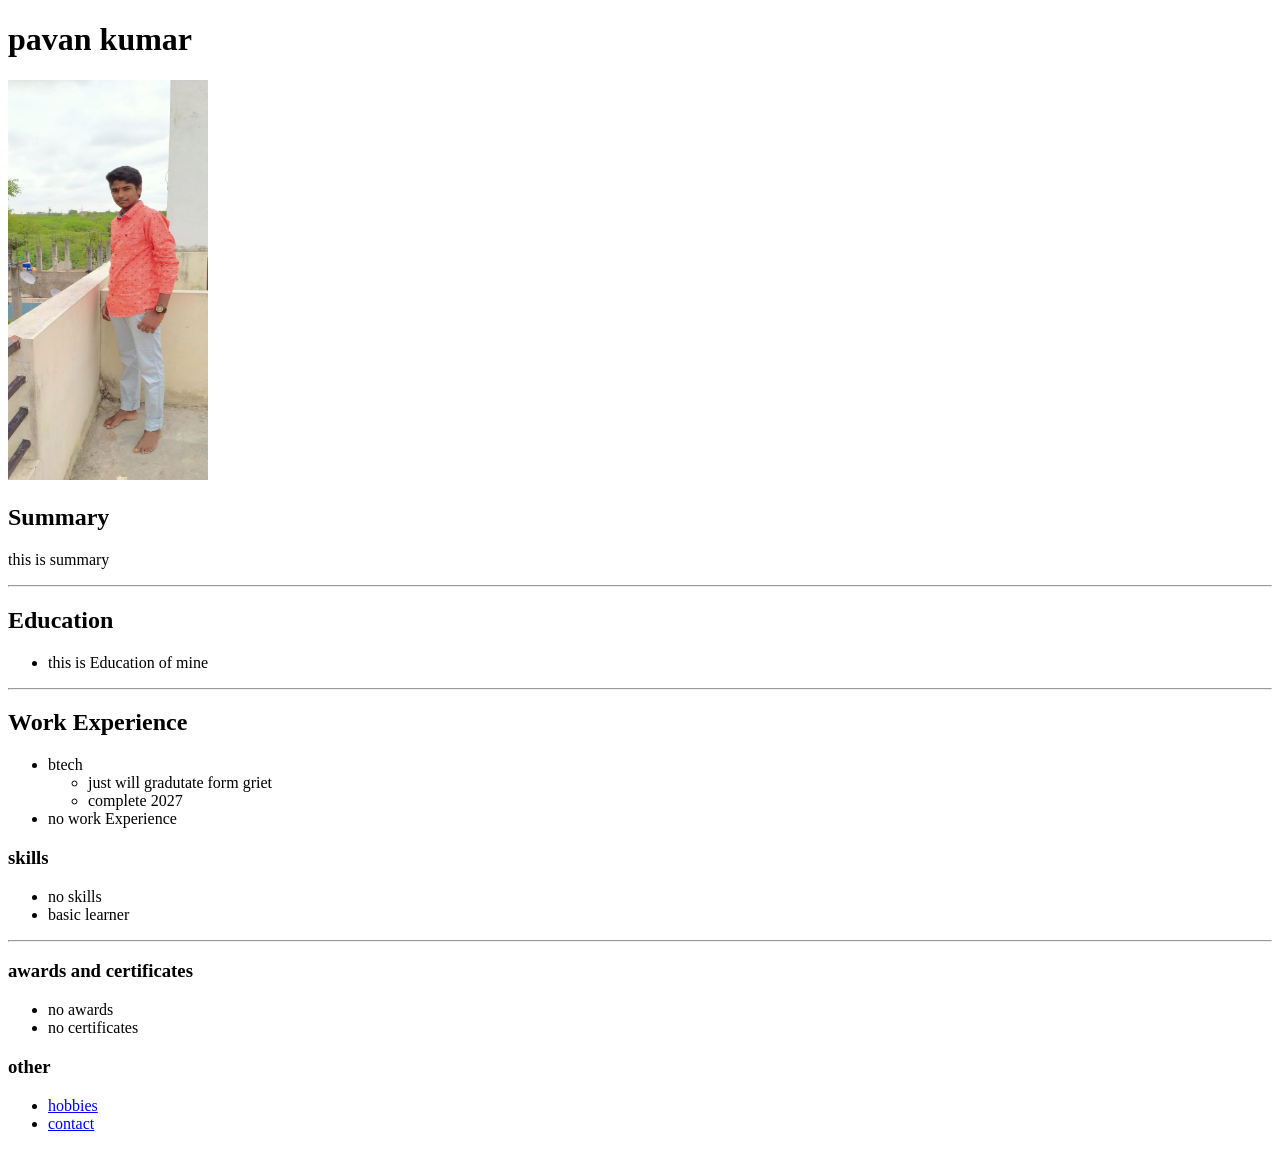
==== index.html @ 30bc1659 "Add files via upload" ====
<!DOCTYPE html>
<html lang="en">
<head>
    <meta charset="UTF-8">
    <meta name="viewport" content="width=device-width, initial-scale=1.0">
    <title>My Resume</title>
</head>
<body>
    <h1>pavan kumar</h1>
    <img src="./photo.jpg" alt="pavan" height="400" width="200">
    <h2>Summary</h2>
    <p>this is summary</p>
    <hr/>
    <h2>Education</h2>
    <ul><li>
    this is Education of mine</li></ul>
    <hr/>
    <h2>Work Experience</h2>
    <ul>
        <li>btech
            <ul><li>
                just will gradutate form griet
            </li>
            <li>complete 2027</li>
        </ul>
        </li>
        <li>no work Experience
        </li>
    </ul>
    <h3>skills</h3>
    <ul>
        <li>no skills </li>
        <li>basic learner</li>
    </ul>
    <hr/>
    <h3>awards and certificates</h3>
    <ul>
        <li>no awards</li>
        <li>no certificates</li>
    </ul>
    <h3>other</h3>
    <ul>
        <li><a href="./about.html">hobbies</a></li>
        <li><a href="./contact.html">contact</a></li>
    </ul>
    
</body>
</html>
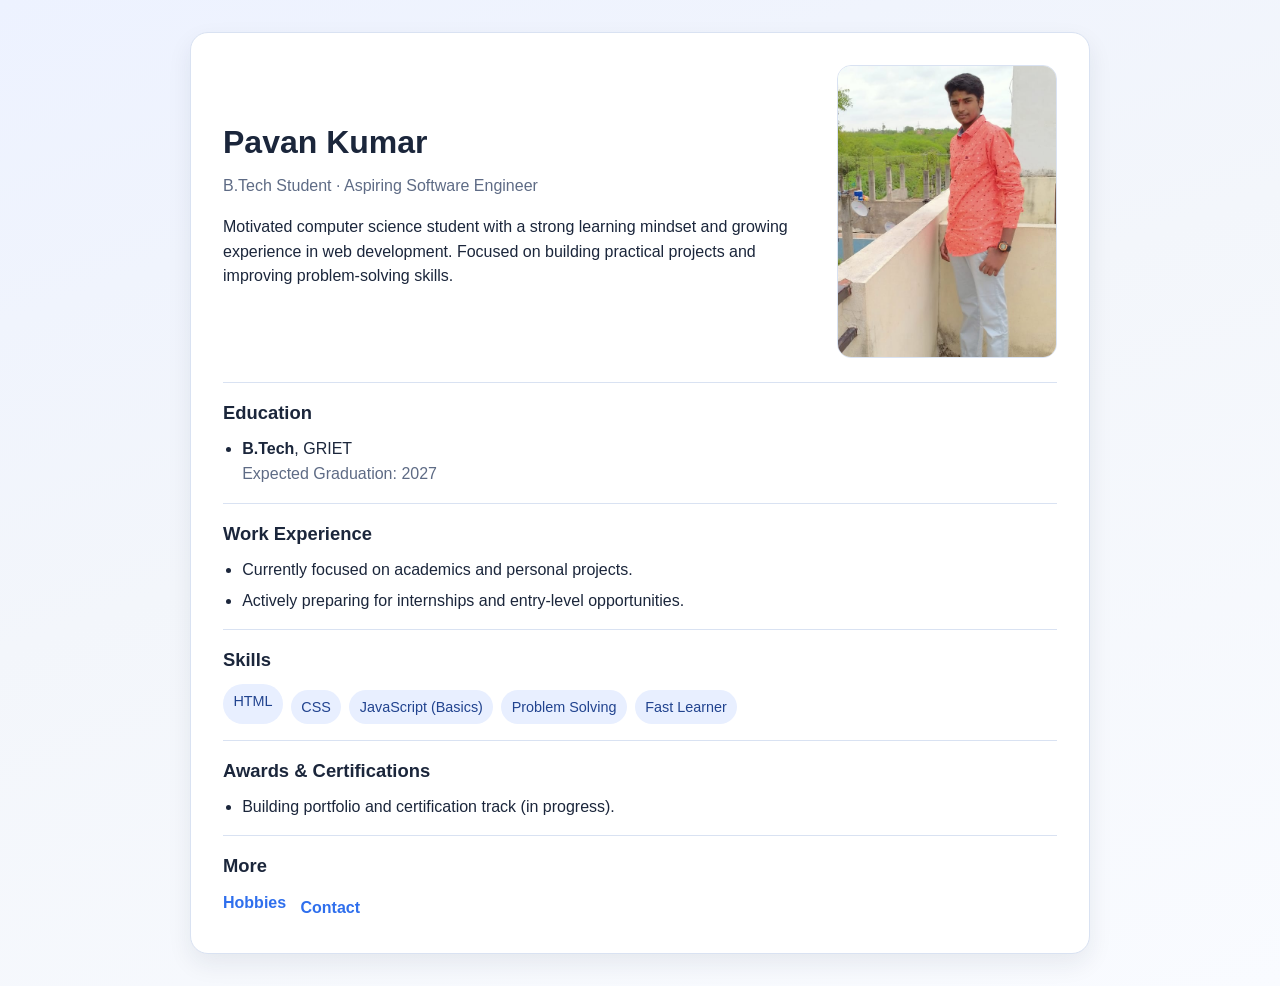
==== commit 1803e157: "Redesign resume pages with modern responsive styling" ====
--- a/index.html
+++ b/index.html
@@ -1,48 +1,70 @@
-<!DOCTYPE html>
-<html lang="en">
-<head>
-    <meta charset="UTF-8">
-    <meta name="viewport" content="width=device-width, initial-scale=1.0">
-    <title>My Resume</title>
-</head>
-<body>
-    <h1>pavan kumar</h1>
-    <img src="./photo.jpg" alt="pavan" height="400" width="200">
-    <h2>Summary</h2>
-    <p>this is summary</p>
-    <hr/>
-    <h2>Education</h2>
-    <ul><li>
-    this is Education of mine</li></ul>
-    <hr/>
-    <h2>Work Experience</h2>
-    <ul>
-        <li>btech
-            <ul><li>
-                just will gradutate form griet
-            </li>
-            <li>complete 2027</li>
-        </ul>
-        </li>
-        <li>no work Experience
-        </li>
-    </ul>
-    <h3>skills</h3>
-    <ul>
-        <li>no skills </li>
-        <li>basic learner</li>
-    </ul>
-    <hr/>
-    <h3>awards and certificates</h3>
-    <ul>
-        <li>no awards</li>
-        <li>no certificates</li>
-    </ul>
-    <h3>other</h3>
-    <ul>
-        <li><a href="./about.html">hobbies</a></li>
-        <li><a href="./contact.html">contact</a></li>
-    </ul>
-    
-</body>
-</html>+<!DOCTYPE html>
+<html lang="en">
+<head>
+  <meta charset="UTF-8">
+  <meta name="viewport" content="width=device-width, initial-scale=1.0">
+  <title>Pavan Kumar | Resume</title>
+  <link rel="stylesheet" href="./styles.css">
+</head>
+<body>
+  <main class="page">
+    <article class="card">
+      <header class="header">
+        <div>
+          <h1>Pavan Kumar</h1>
+          <p class="subtitle">B.Tech Student · Aspiring Software Engineer</p>
+          <p>
+            Motivated computer science student with a strong learning mindset and growing experience in web development.
+            Focused on building practical projects and improving problem-solving skills.
+          </p>
+        </div>
+        <img class="profile-photo" src="./photo.jpg" alt="Portrait of Pavan Kumar">
+      </header>
+
+      <section class="section">
+        <h2>Education</h2>
+        <ul>
+          <li>
+            <strong>B.Tech</strong>, GRIET
+            <div class="meta">Expected Graduation: 2027</div>
+          </li>
+        </ul>
+      </section>
+
+      <section class="section">
+        <h2>Work Experience</h2>
+        <ul>
+          <li>Currently focused on academics and personal projects.</li>
+          <li>Actively preparing for internships and entry-level opportunities.</li>
+        </ul>
+      </section>
+
+      <section class="section">
+        <h2>Skills</h2>
+        <ul class="tags">
+          <li>HTML</li>
+          <li>CSS</li>
+          <li>JavaScript (Basics)</li>
+          <li>Problem Solving</li>
+          <li>Fast Learner</li>
+        </ul>
+      </section>
+
+      <section class="section">
+        <h2>Awards &amp; Certifications</h2>
+        <ul>
+          <li>Building portfolio and certification track (in progress).</li>
+        </ul>
+      </section>
+
+      <section class="section">
+        <h2>More</h2>
+        <ul class="nav-links">
+          <li><a href="./about.html">Hobbies</a></li>
+          <li><a href="./contact.html">Contact</a></li>
+        </ul>
+      </section>
+    </article>
+  </main>
+</body>
+</html>
--- a/styles.css
+++ b/styles.css
@@ -0,0 +1,140 @@
+:root {
+  --bg: #f3f6fb;
+  --card: #ffffff;
+  --text: #1b263b;
+  --muted: #5e6b85;
+  --accent: #2f6fed;
+  --accent-soft: #e8efff;
+  --border: #d9e2f2;
+  --shadow: 0 10px 25px rgba(27, 38, 59, 0.08);
+}
+
+* {
+  box-sizing: border-box;
+}
+
+body {
+  margin: 0;
+  font-family: "Inter", "Segoe UI", Roboto, Arial, sans-serif;
+  color: var(--text);
+  background: linear-gradient(160deg, #edf2ff 0%, var(--bg) 45%, #f9fbff 100%);
+  line-height: 1.55;
+}
+
+.page {
+  min-height: 100vh;
+  display: flex;
+  align-items: center;
+  justify-content: center;
+  padding: 2rem 1rem;
+}
+
+.card {
+  width: min(900px, 100%);
+  background: var(--card);
+  border: 1px solid var(--border);
+  border-radius: 18px;
+  box-shadow: var(--shadow);
+  padding: 2rem;
+}
+
+.header {
+  display: grid;
+  grid-template-columns: 1fr 220px;
+  gap: 1.5rem;
+  align-items: center;
+  margin-bottom: 1.5rem;
+}
+
+h1 {
+  margin: 0;
+  font-size: clamp(1.8rem, 2.5vw, 2.4rem);
+}
+
+.subtitle {
+  color: var(--muted);
+  margin: 0.4rem 0 0;
+}
+
+.profile-photo {
+  width: 100%;
+  aspect-ratio: 3 / 4;
+  object-fit: cover;
+  border-radius: 14px;
+  border: 1px solid var(--border);
+}
+
+.section {
+  padding-top: 1rem;
+  border-top: 1px solid var(--border);
+  margin-top: 1rem;
+}
+
+h2 {
+  font-size: 1.15rem;
+  margin: 0 0 0.6rem;
+}
+
+ul {
+  margin: 0;
+  padding-left: 1.2rem;
+}
+
+li + li {
+  margin-top: 0.35rem;
+}
+
+.meta {
+  color: var(--muted);
+}
+
+.tags {
+  display: flex;
+  flex-wrap: wrap;
+  gap: 0.5rem;
+  list-style: none;
+  padding: 0;
+}
+
+.tags li {
+  background: var(--accent-soft);
+  color: #21438f;
+  padding: 0.35rem 0.65rem;
+  border-radius: 999px;
+  font-size: 0.9rem;
+}
+
+.nav-links {
+  display: flex;
+  gap: 0.9rem;
+  padding-left: 0;
+  list-style: none;
+}
+
+a {
+  color: var(--accent);
+  text-decoration: none;
+  font-weight: 600;
+}
+
+a:hover {
+  text-decoration: underline;
+}
+
+.page-title {
+  margin-top: 0;
+}
+
+@media (max-width: 720px) {
+  .card {
+    padding: 1.25rem;
+  }
+
+  .header {
+    grid-template-columns: 1fr;
+  }
+
+  .profile-photo {
+    max-width: 220px;
+  }
+}
